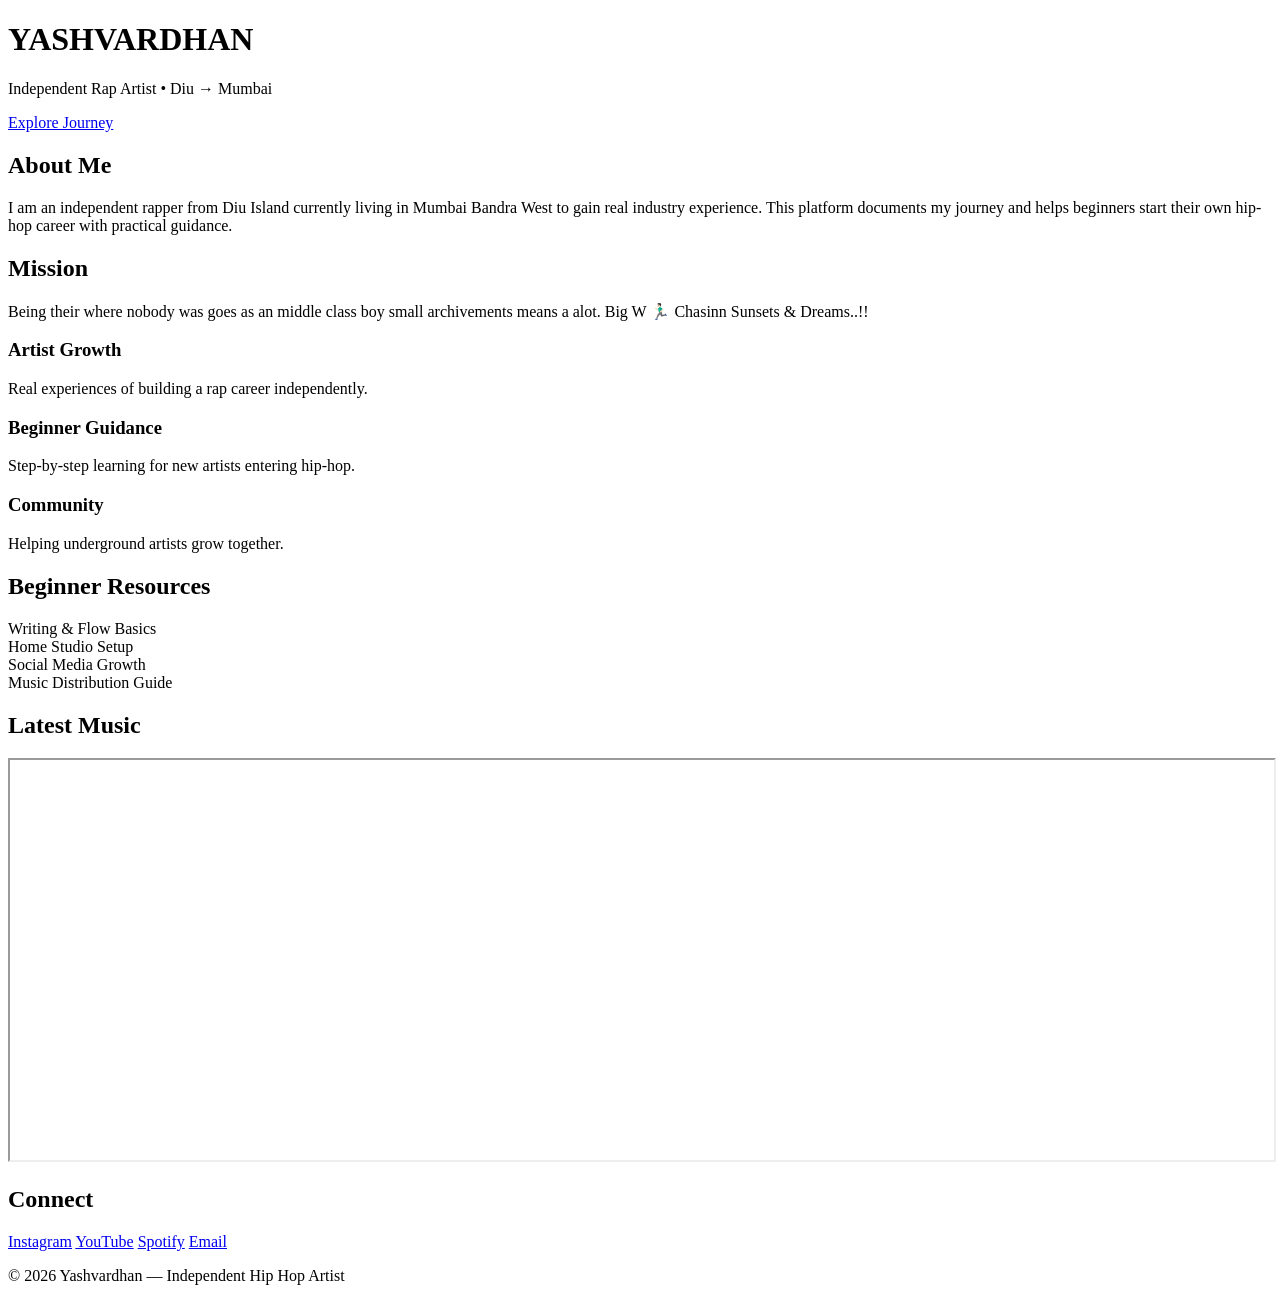
==== index.html @ e02fab28 "Create index.html for personal artist website This HTML file serves as a personal website for Yashva" ====
<!DOCTYPE html>
<html lang="en">
<head>

<!-- BASIC SEO -->
<meta charset="UTF-8">
<meta name="viewport" content="width=device-width, initial-scale=1.0">

<title>Yashvardhan Bariya | Rap Artist from Diu & Mumbai | Beginner Hip-Hop Artist</title>

<meta name="description"
content="Independent rap artist from Diu Island now based in Mumbai Bandra West. Sharing music journey, rap tutorials, and beginner artist guidance.">

<meta name="keywords"
content="Yashvardhan rapper, Diu rapper, Mumbai hip hop artist, Indian rap artist, beginner rap guide">

<meta name="author" content="Yashvardhan Bariya">

<!-- GOOGLE SOCIAL PREVIEW -->
<meta property="og:title" content="Yashvardhan Bariya | Independent Rap Artist">
<meta property="og:description" content="Music, journey and beginner rap guidance.">
<meta property="og:type" content="website">

<link rel="stylesheet" href="style.css">

<!-- GOOGLE FONT -->
<link href="https://fonts.googleapis.com/css2?family=Poppins:wght@300;500;700;900&display=swap" rel="stylesheet">

<!-- STRUCTURED DATA FOR GOOGLE -->
<script type="application/ld+json">
{
 "@context": "https://schema.org",
 "@type": "MusicGroup",
 "name": "Yashvardhan Bariya",
 "genre": "Hip Hop",
 "description": "Independent rap artist helping beginners learn hip-hop.",
 "address": {
   "@type": "PostalAddress",
   "addressLocality": "Mumbai",
   "addressCountry": "India"
 },
 "sameAs": [
   "https://instagram.com/_yaa.ssshhhh",
   "https://youtube.com/mc_stan"
 ]
}
</script>

</head>

<body>

<header>
<h1>YASHVARDHAN</h1>
<p>Independent Rap Artist • Diu → Mumbai</p>
<a href="#about" class="btn">Explore Journey</a>
</header>

<section id="about">
<h2>About Me</h2>
<p>
I am an independent rapper from Diu Island currently living in Mumbai Bandra West
to gain real industry experience. This platform documents my journey and helps
beginners start their own hip-hop career with practical guidance.
</p>
</section>

<section>
<h2>Mission</h2>
<p>Being their where nobody was goes as an middle class boy small archivements means a alot. Big W 🏃🏻‍♂️ Chasinn Sunsets & Dreams..!!</p>
<div class="grid">
<div class="card">
<h3>Artist Growth</h3>
<p>Real experiences of building a rap career independently.</p>
</div>

<div class="card">
<h3>Beginner Guidance</h3>
<p>Step-by-step learning for new artists entering hip-hop.</p>
</div>

<div class="card">
<h3>Community</h3>
<p>Helping underground artists grow together.</p>
</div>
</div>
</section>

<section>
<h2>Beginner Resources</h2>

<div class="grid">
<div class="card">Writing & Flow Basics</div>
<div class="card">Home Studio Setup</div>
<div class="card">Social Media Growth</div>
<div class="card">Music Distribution Guide</div>
</div>

</section>

<section>
<h2>Latest Music</h2>

<div class="video">
<iframe width="100%" height="400"
src="https://www.youtube.com/embed/mc_stan"
allowfullscreen></iframe>
</div>

</section>

<section>
<h2>Connect</h2>

<div class="social">
<a href="www.instagram.com/_yaa.ssshhhh/">Instagram</a>
<a href="#">YouTube</a>
<a href="#">Spotify</a>
<a href="mailto:yashvardhanbariya27@gmail.com">Email</a>
</div>

</section>

<footer>
<p>© 2026 Yashvardhan — Independent Hip Hop Artist</p>
</footer>

</body>
</html>
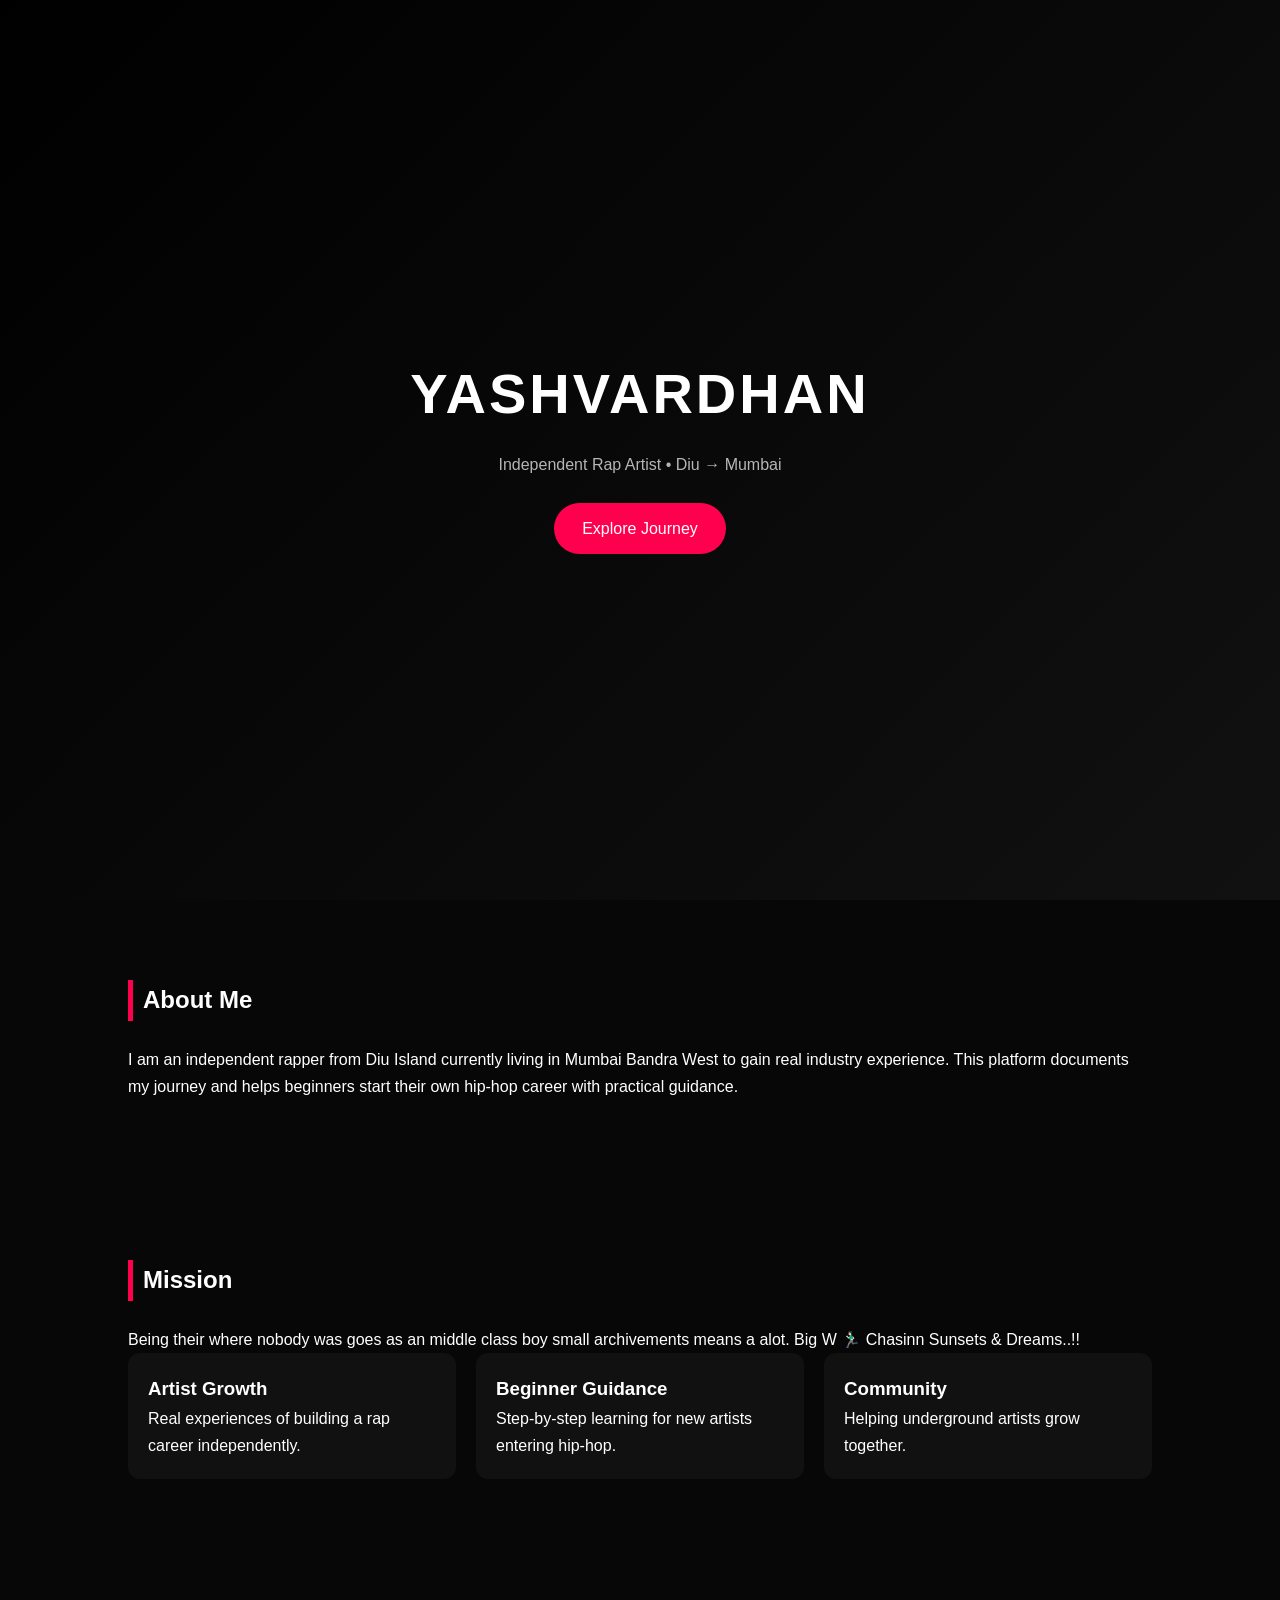
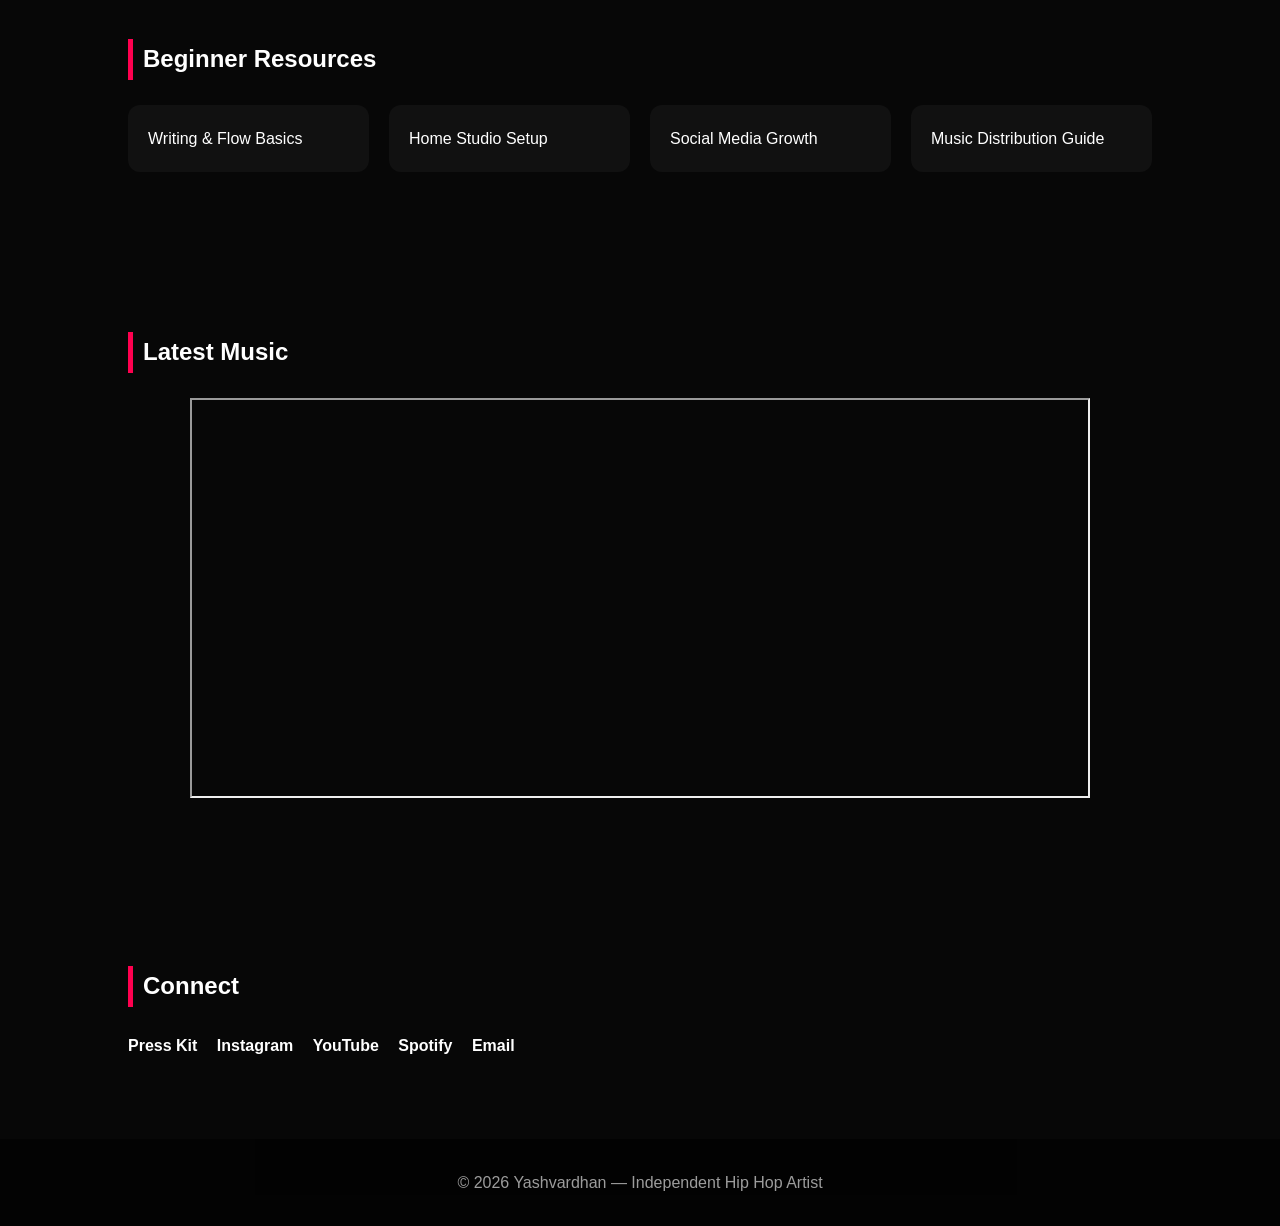
==== commit 691c0b93: "Modify social links in index.html Updated social media links and added a Press Kit link." ====
--- a/index.html
+++ b/index.html
@@ -41,7 +41,7 @@
  },
  "sameAs": [
    "https://instagram.com/_yaa.ssshhhh",
-   "https://youtube.com/mc_stan"
+   " https://youtu.be/AKd-3Asq60M?si=pKjM8ZSfXqX4wHZ9"
  ]
 }
 </script>
@@ -113,7 +113,8 @@
 <h2>Connect</h2>
 
 <div class="social">
-<a href="www.instagram.com/_yaa.ssshhhh/">Instagram</a>
+<a href="presskit.html">Press Kit</a>
+ <a href="www.instagram.com/_yaa.ssshhhh/">Instagram</a>
 <a href="#">YouTube</a>
 <a href="#">Spotify</a>
 <a href="mailto:yashvardhanbariya27@gmail.com">Email</a>
--- a/style.css
+++ b/style.css
@@ -0,0 +1,113 @@
+*{
+margin:0;
+padding:0;
+box-sizing:border-box;
+font-family:'Poppins',sans-serif;
+}
+
+body{
+background:#070707;
+color:#fff;
+line-height:1.7;
+}
+
+header{
+height:100vh;
+display:flex;
+flex-direction:column;
+justify-content:center;
+align-items:center;
+text-align:center;
+background:linear-gradient(135deg,#000,#111);
+}
+
+header h1{
+font-size:3.5rem;
+font-weight:900;
+letter-spacing:3px;
+}
+
+header p{
+opacity:.7;
+margin-top:10px;
+}
+
+.btn{
+margin-top:25px;
+padding:12px 28px;
+background:#ff004f;
+color:white;
+text-decoration:none;
+border-radius:30px;
+transition:.3s;
+}
+
+.btn:hover{
+transform:scale(1.1);
+}
+
+section{
+padding:80px 10%;
+}
+
+h2{
+margin-bottom:25px;
+border-left:5px solid #ff004f;
+padding-left:10px;
+}
+
+.grid{
+display:grid;
+grid-template-columns:repeat(auto-fit,minmax(220px,1fr));
+gap:20px;
+}
+
+.card{
+background:#111;
+padding:20px;
+border-radius:12px;
+transition:.3s;
+}
+
+.card:hover{
+transform:translateY(-6px);
+}
+
+.video{
+max-width:900px;
+margin:auto;
+}
+
+.social a{
+margin-right:15px;
+text-decoration:none;
+color:#fff;
+font-weight:600;
+}
+
+footer{
+text-align:center;
+padding:30px;
+background:#000;
+opacity:.6;
+}
+
+@media(max-width:768px){
+header h1{
+font-size:2.3rem;
+}
+}
+.press-header{
+height:50vh;
+display:flex;
+flex-direction:column;
+justify-content:center;
+align-items:center;
+text-align:center;
+background:linear-gradient(135deg,#000,#111);
+}
+
+.press-img{
+width:100%;
+border-radius:12px;
+  }
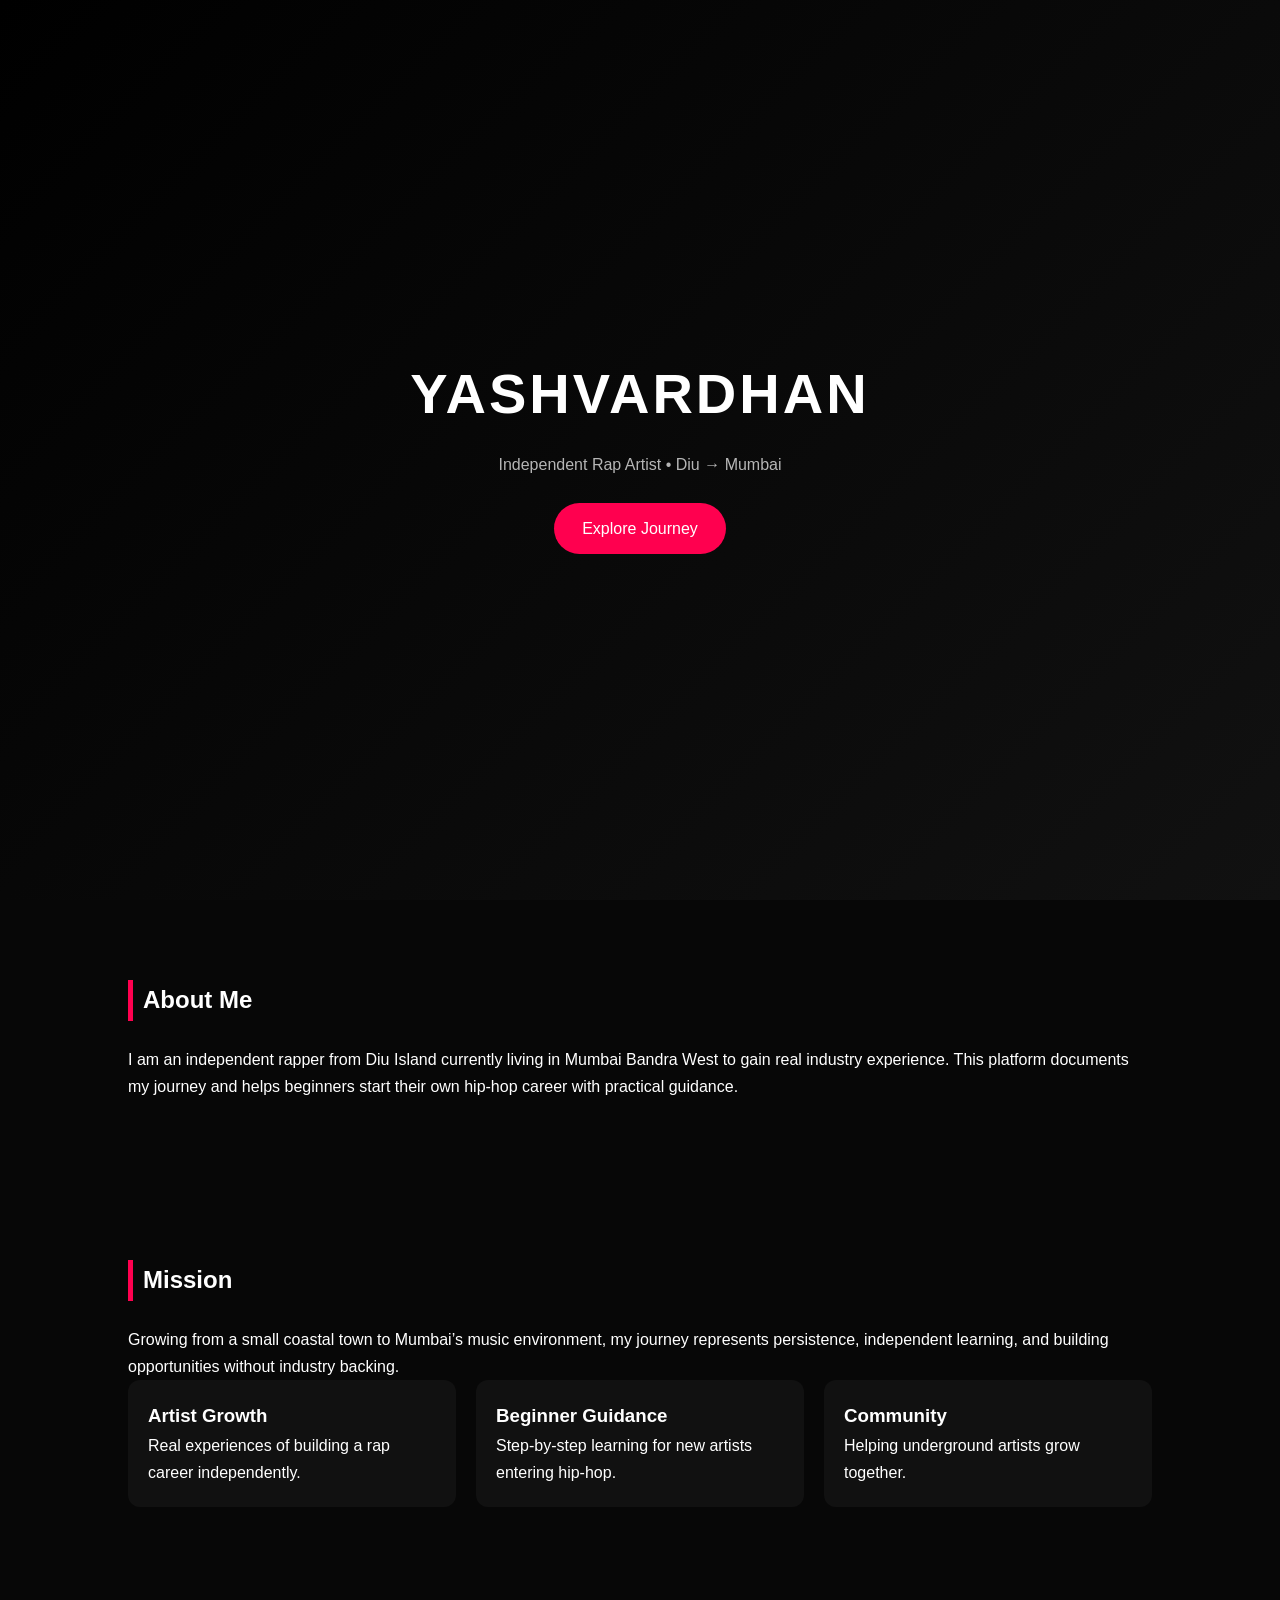
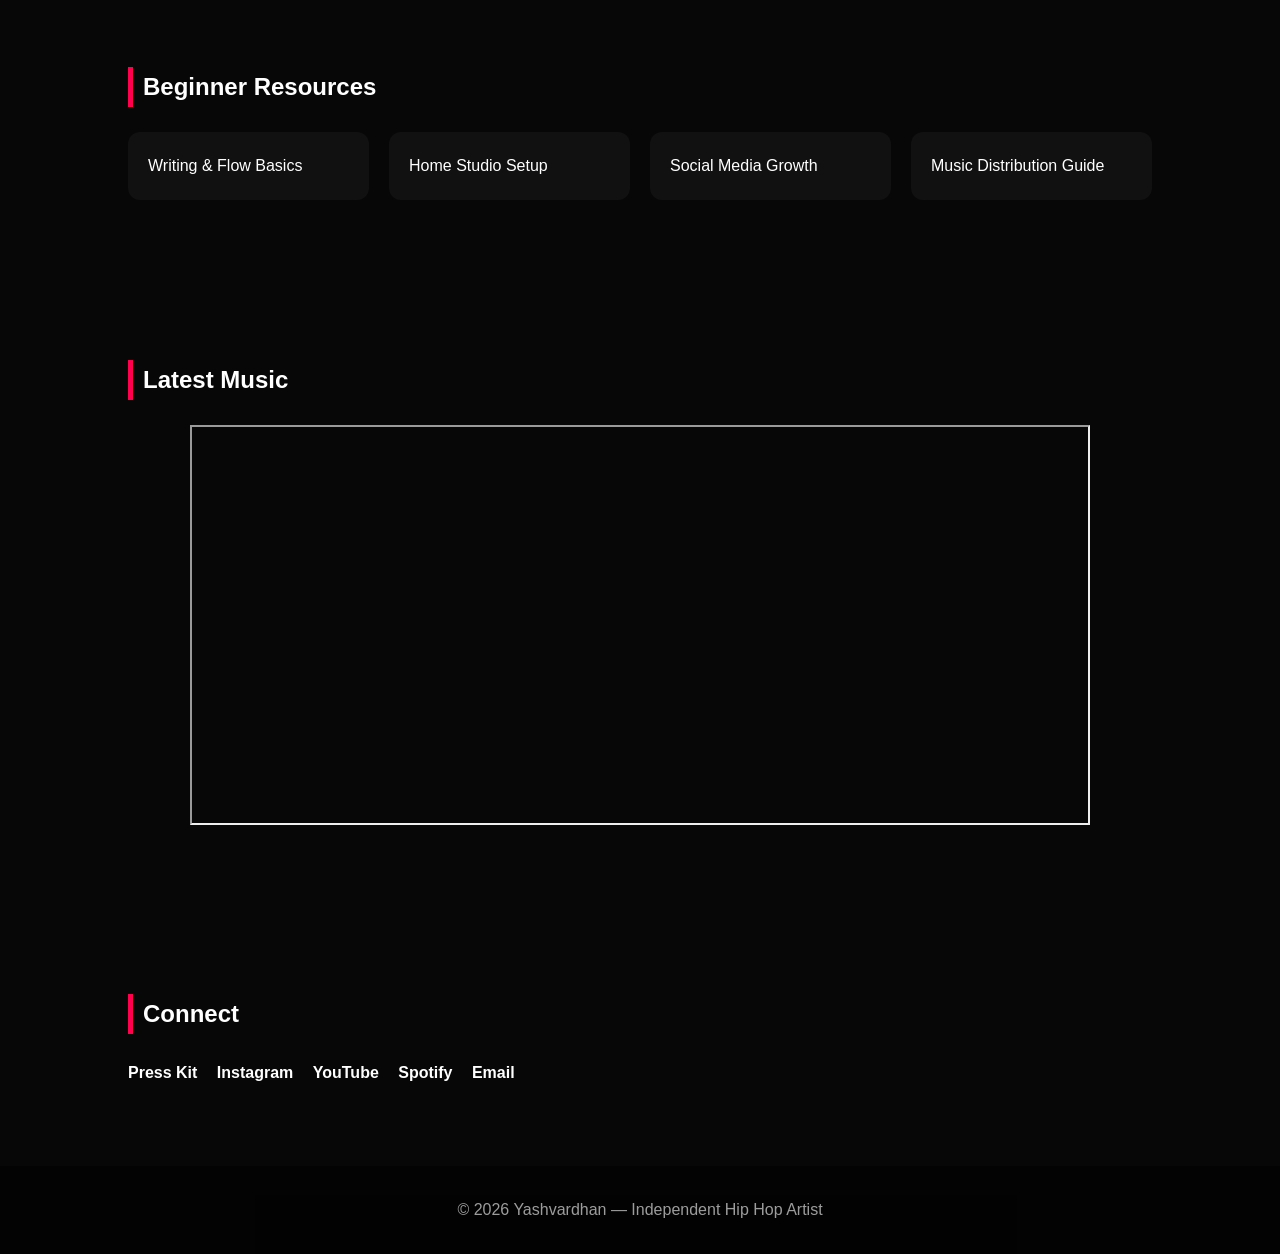
==== commit 5c785320: "Revise mission statement in index.html Updated the mission statement to reflect personal growth and " ====
--- a/index.html
+++ b/index.html
@@ -67,7 +67,9 @@
 
 <section>
 <h2>Mission</h2>
-<p>Being their where nobody was goes as an middle class boy small archivements means a alot. Big W 🏃🏻‍♂️ Chasinn Sunsets & Dreams..!!</p>
+<p>Growing from a small coastal town to Mumbai’s music environment,
+my journey represents persistence, independent learning, and
+building opportunities without industry backing.</p>
 <div class="grid">
 <div class="card">
 <h3>Artist Growth</h3>
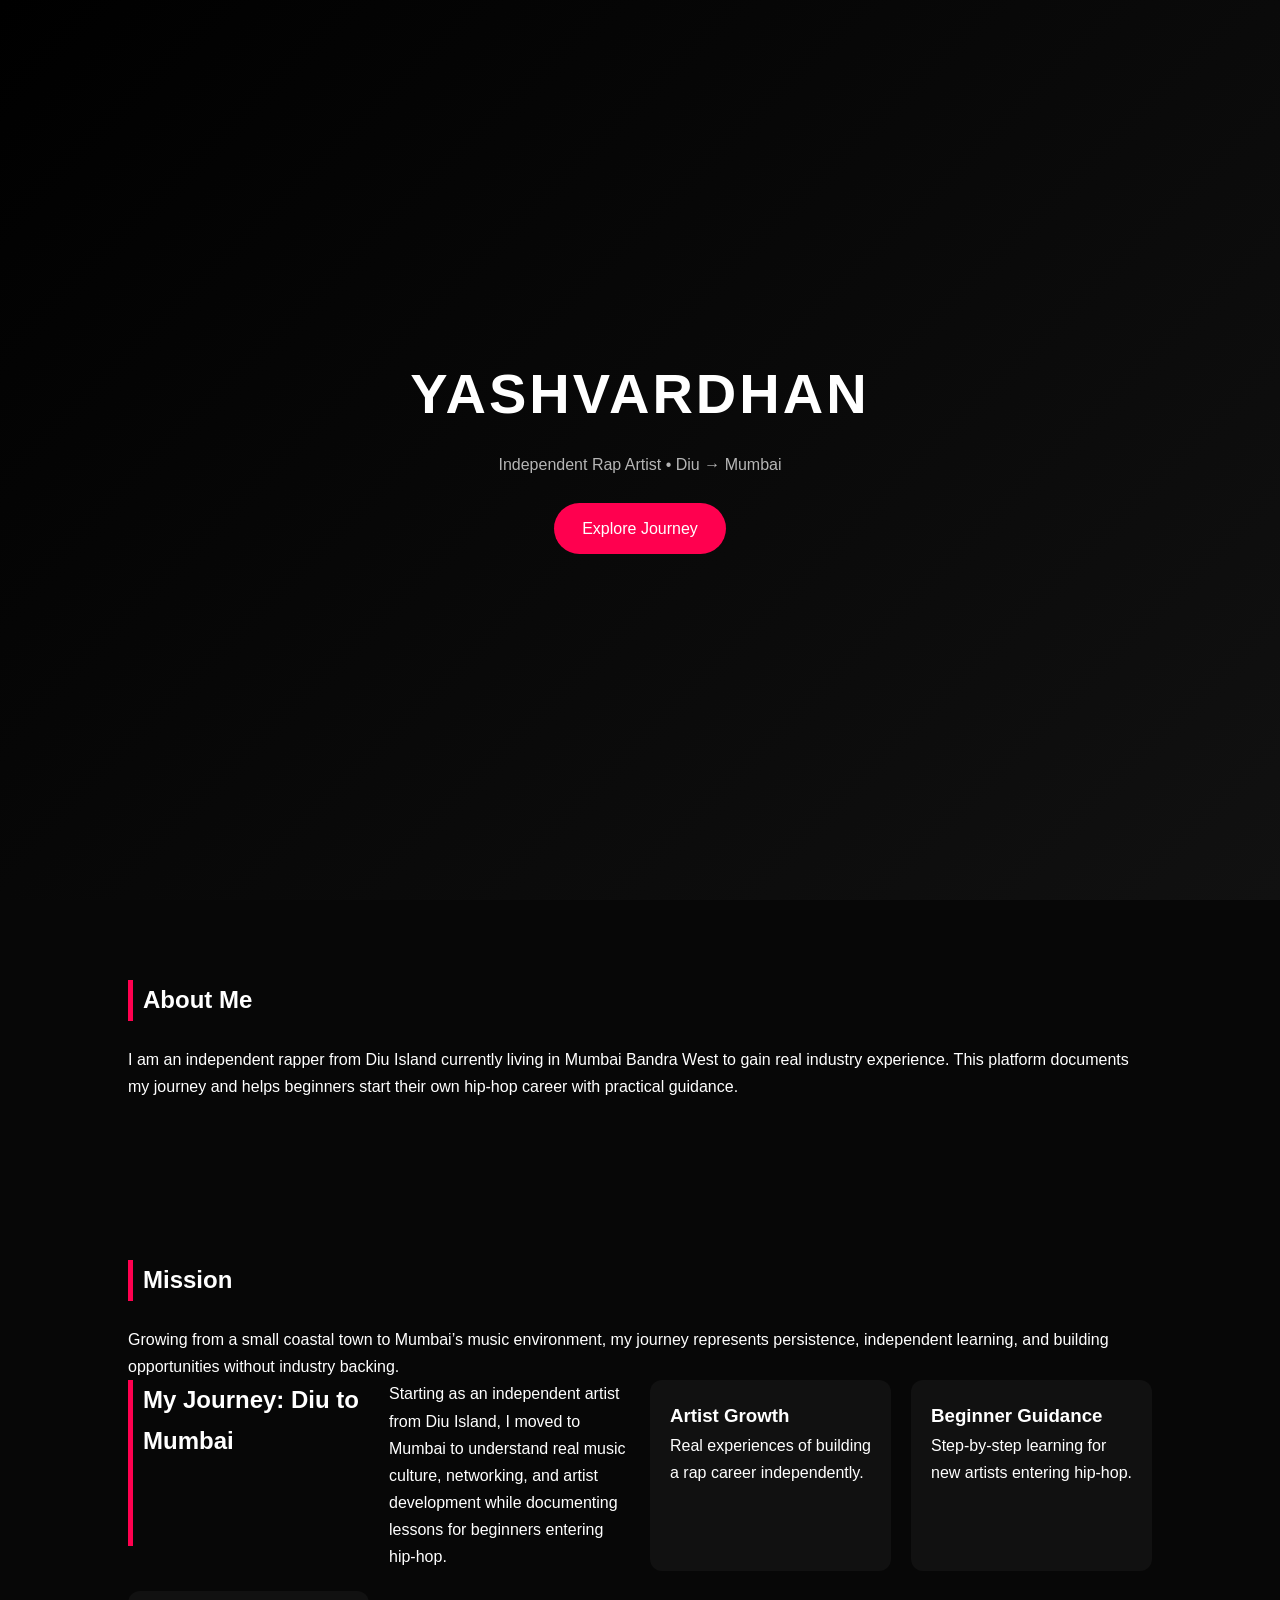
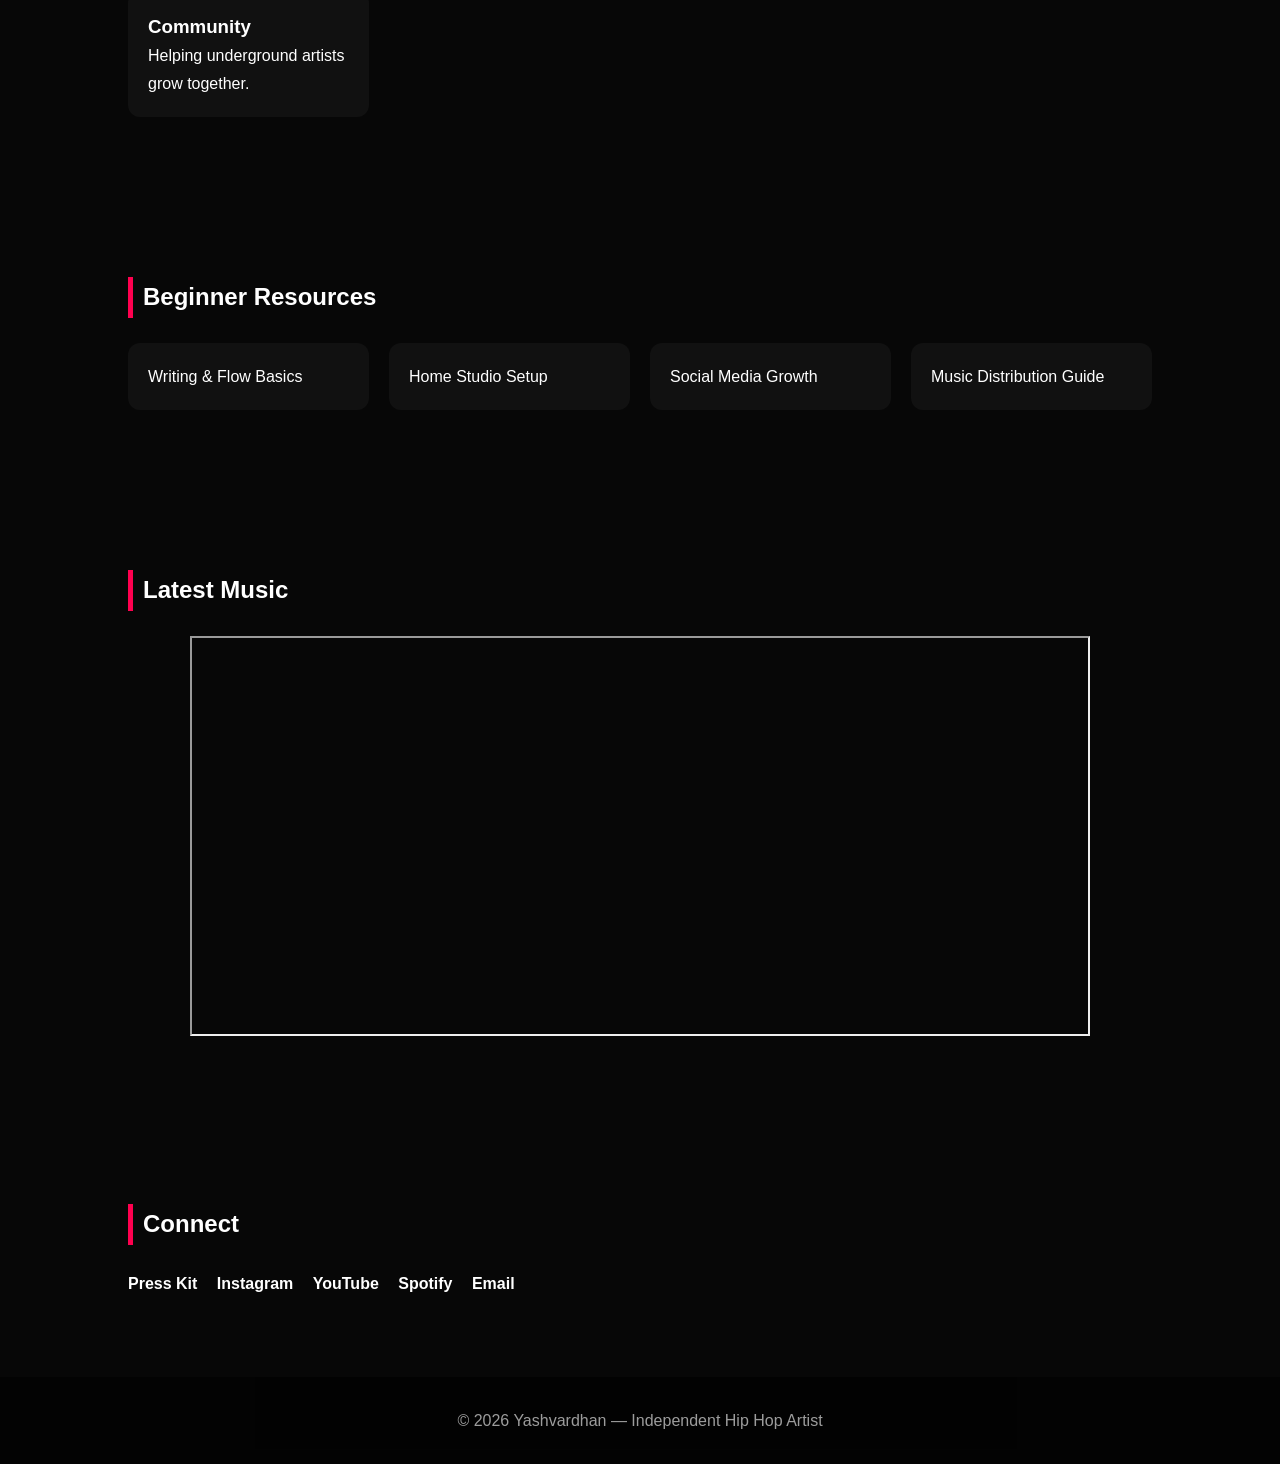
==== commit 2c516853: "Add section about journey from Diu to Mumbai" ====
--- a/index.html
+++ b/index.html
@@ -71,6 +71,12 @@
 my journey represents persistence, independent learning, and
 building opportunities without industry backing.</p>
 <div class="grid">
+ <h2>My Journey: Diu to Mumbai</h2>
+<p>
+Starting as an independent artist from Diu Island, I moved to
+Mumbai to understand real music culture, networking, and artist
+development while documenting lessons for beginners entering hip-hop.
+</p>
 <div class="card">
 <h3>Artist Growth</h3>
 <p>Real experiences of building a rap career independently.</p>
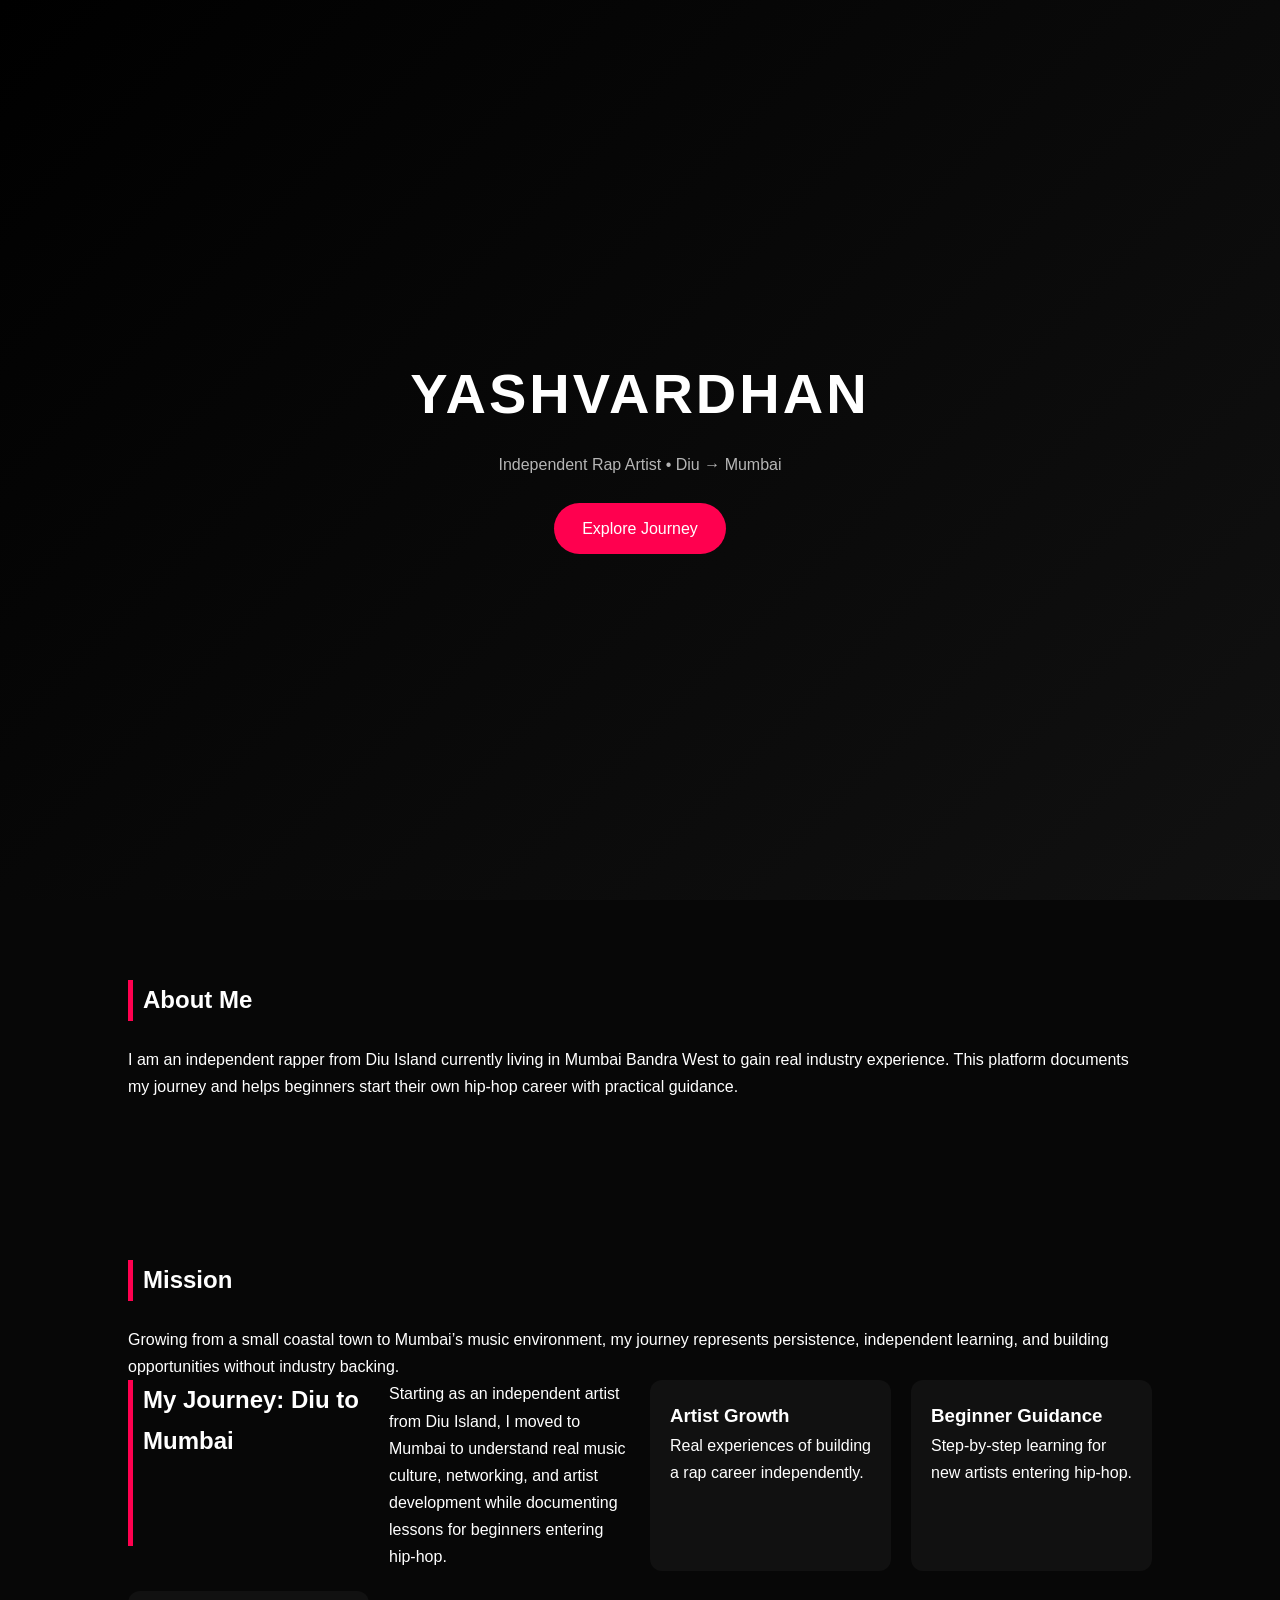
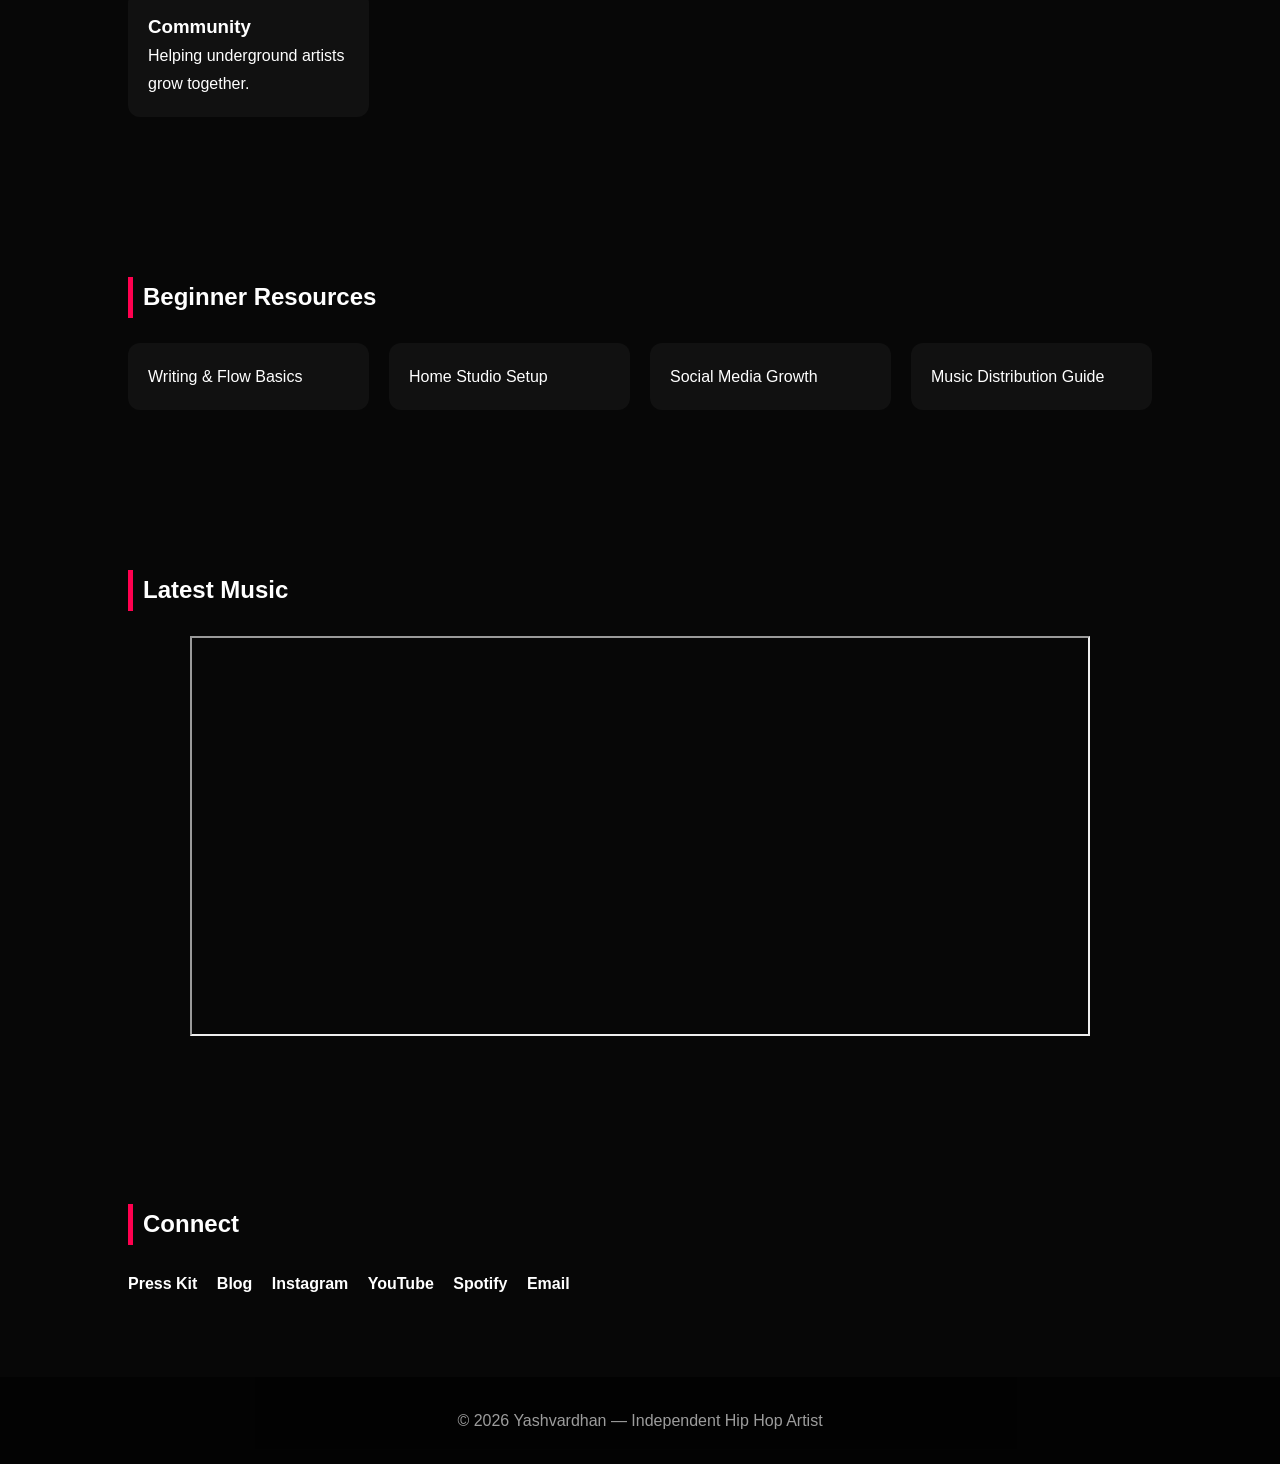
==== commit e326b524: "Add link to blog in social section" ====
--- a/index.html
+++ b/index.html
@@ -122,6 +122,7 @@
 
 <div class="social">
 <a href="presskit.html">Press Kit</a>
+<a href="blog.html">Blog</a>
  <a href="www.instagram.com/_yaa.ssshhhh/">Instagram</a>
 <a href="#">YouTube</a>
 <a href="#">Spotify</a>
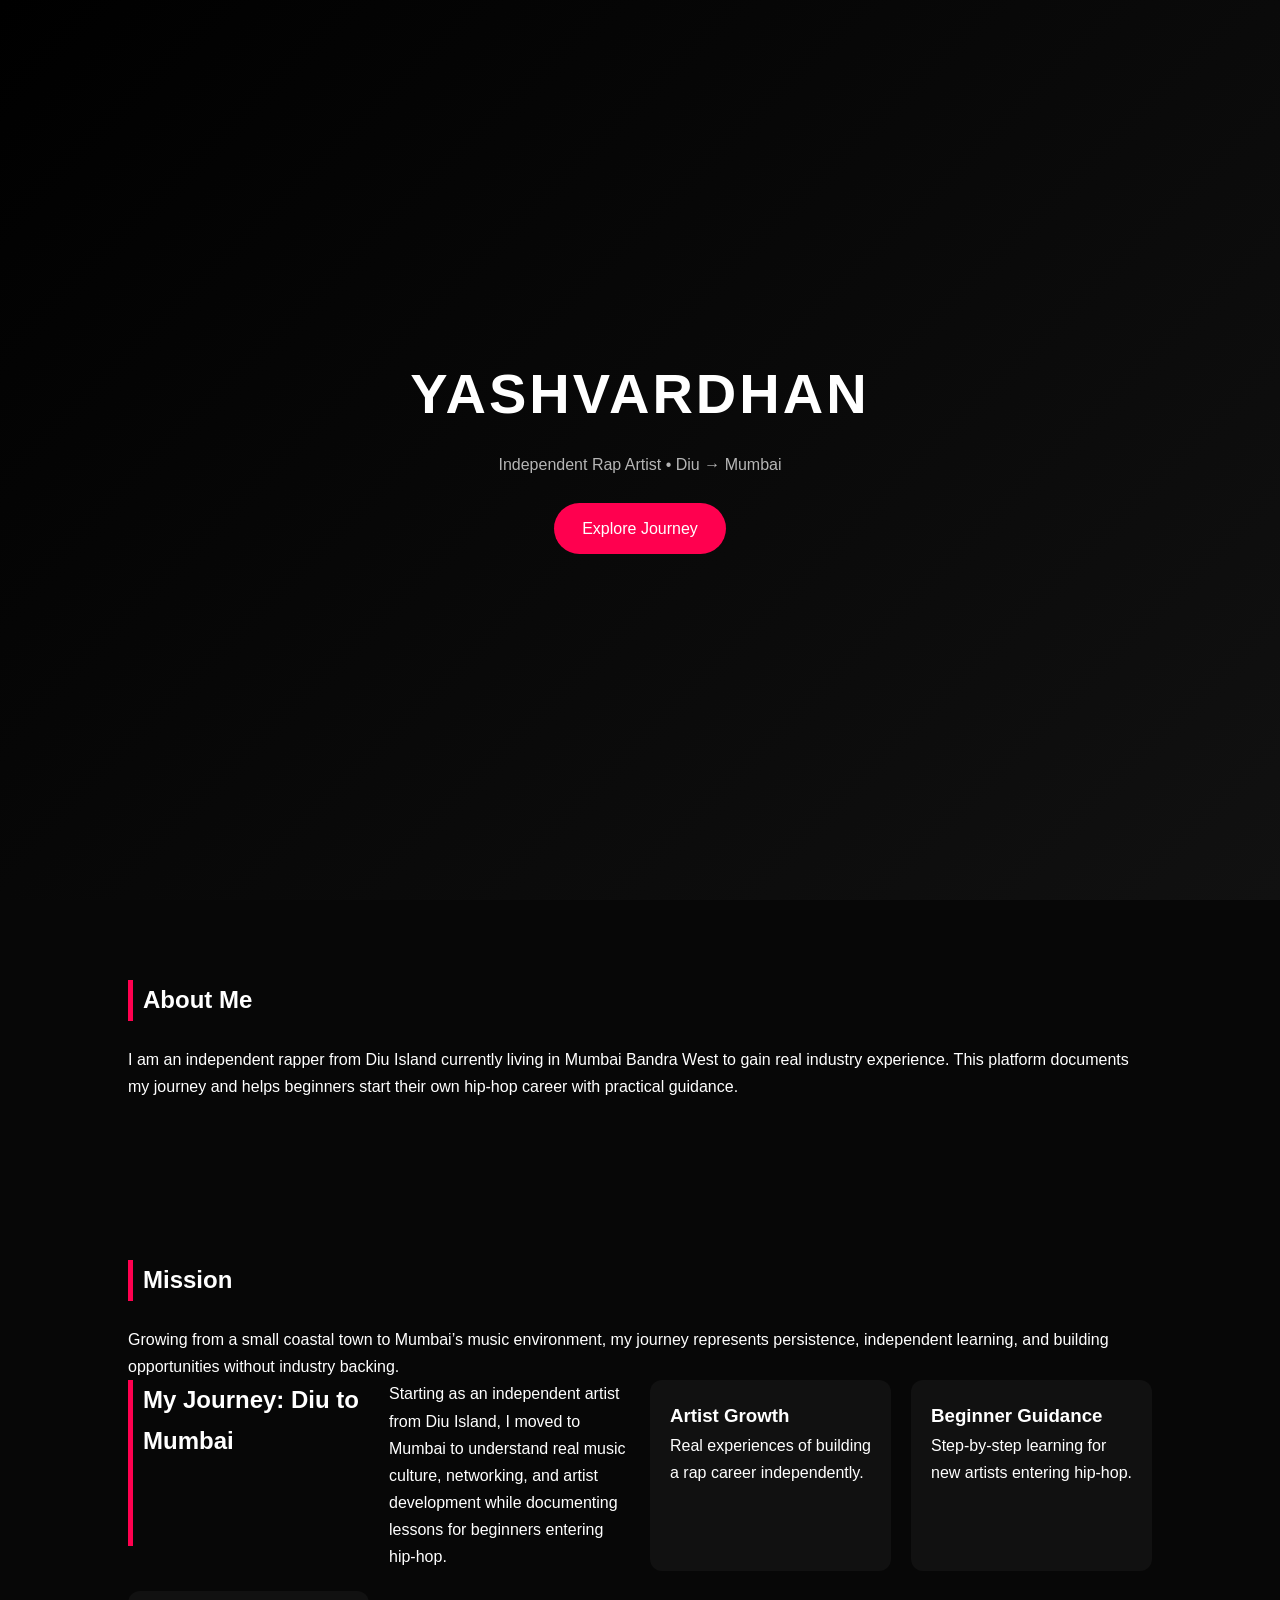
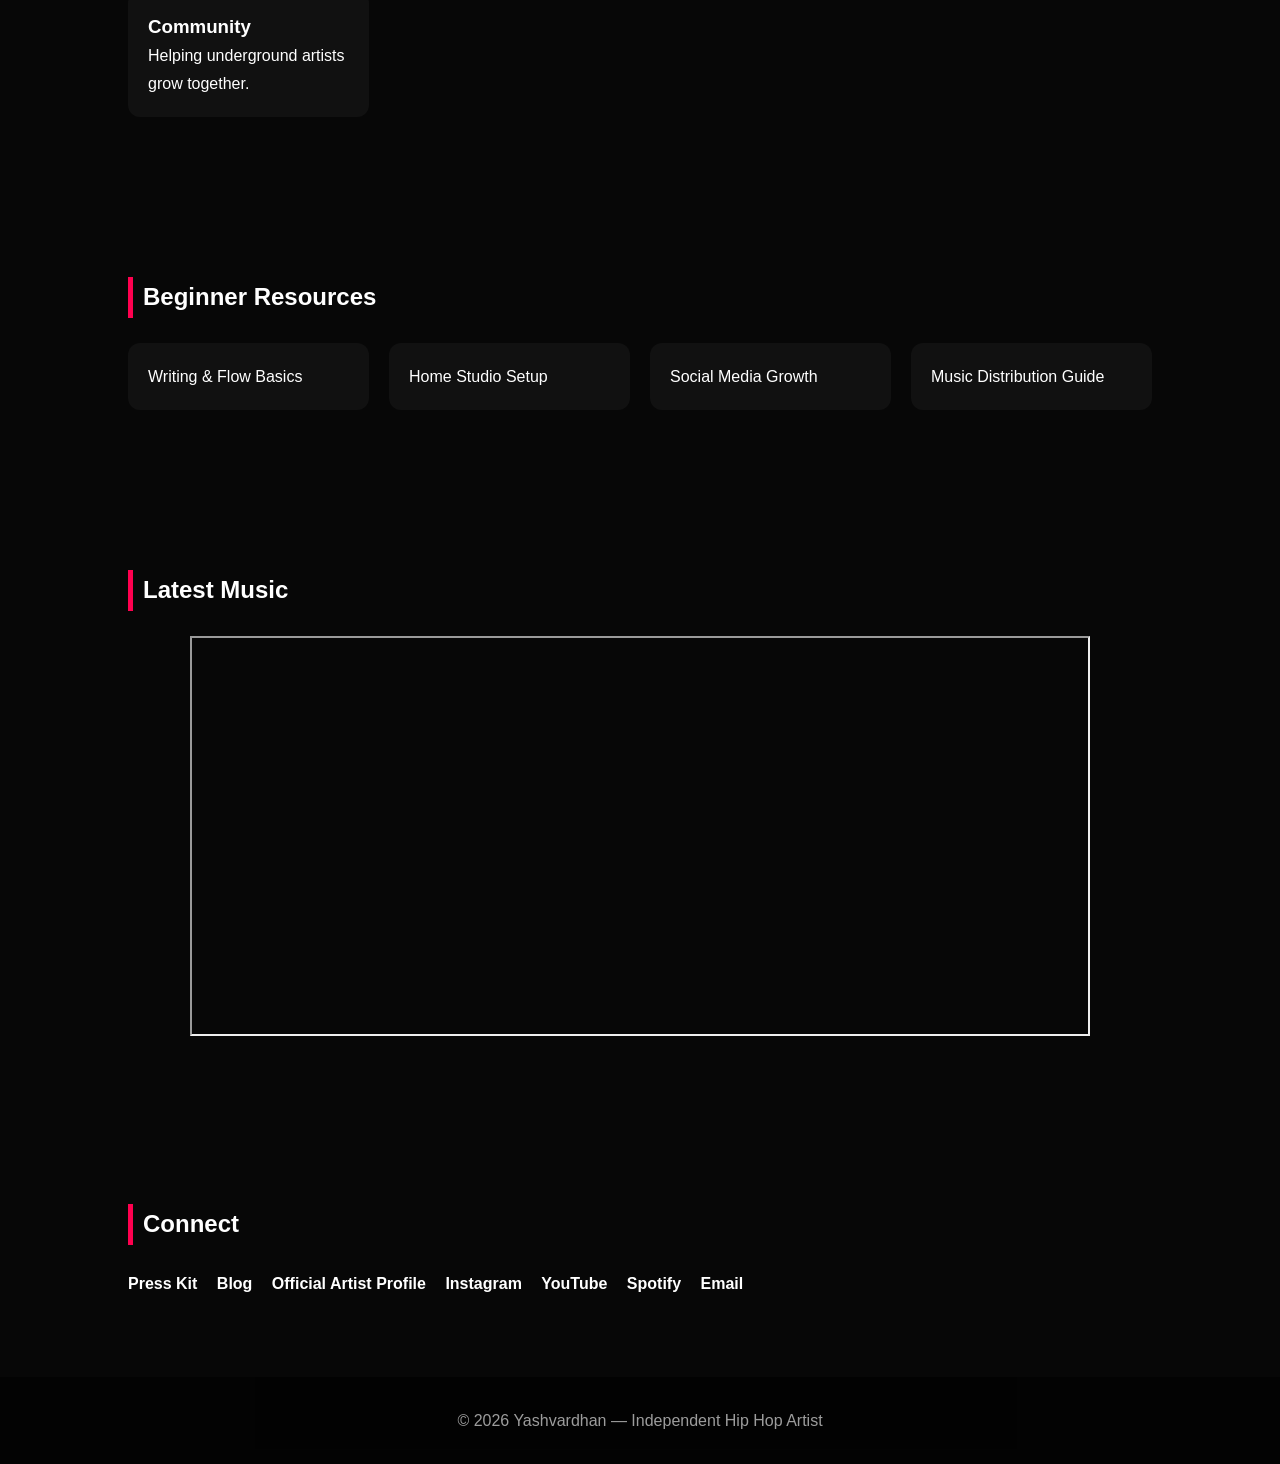
==== commit d99adf70: "Add link to Official Artist Profile in social section" ====
--- a/index.html
+++ b/index.html
@@ -123,6 +123,7 @@
 <div class="social">
 <a href="presskit.html">Press Kit</a>
 <a href="blog.html">Blog</a>
+ <a href="artist.html">Official Artist Profile</a>
  <a href="www.instagram.com/_yaa.ssshhhh/">Instagram</a>
 <a href="#">YouTube</a>
 <a href="#">Spotify</a>
